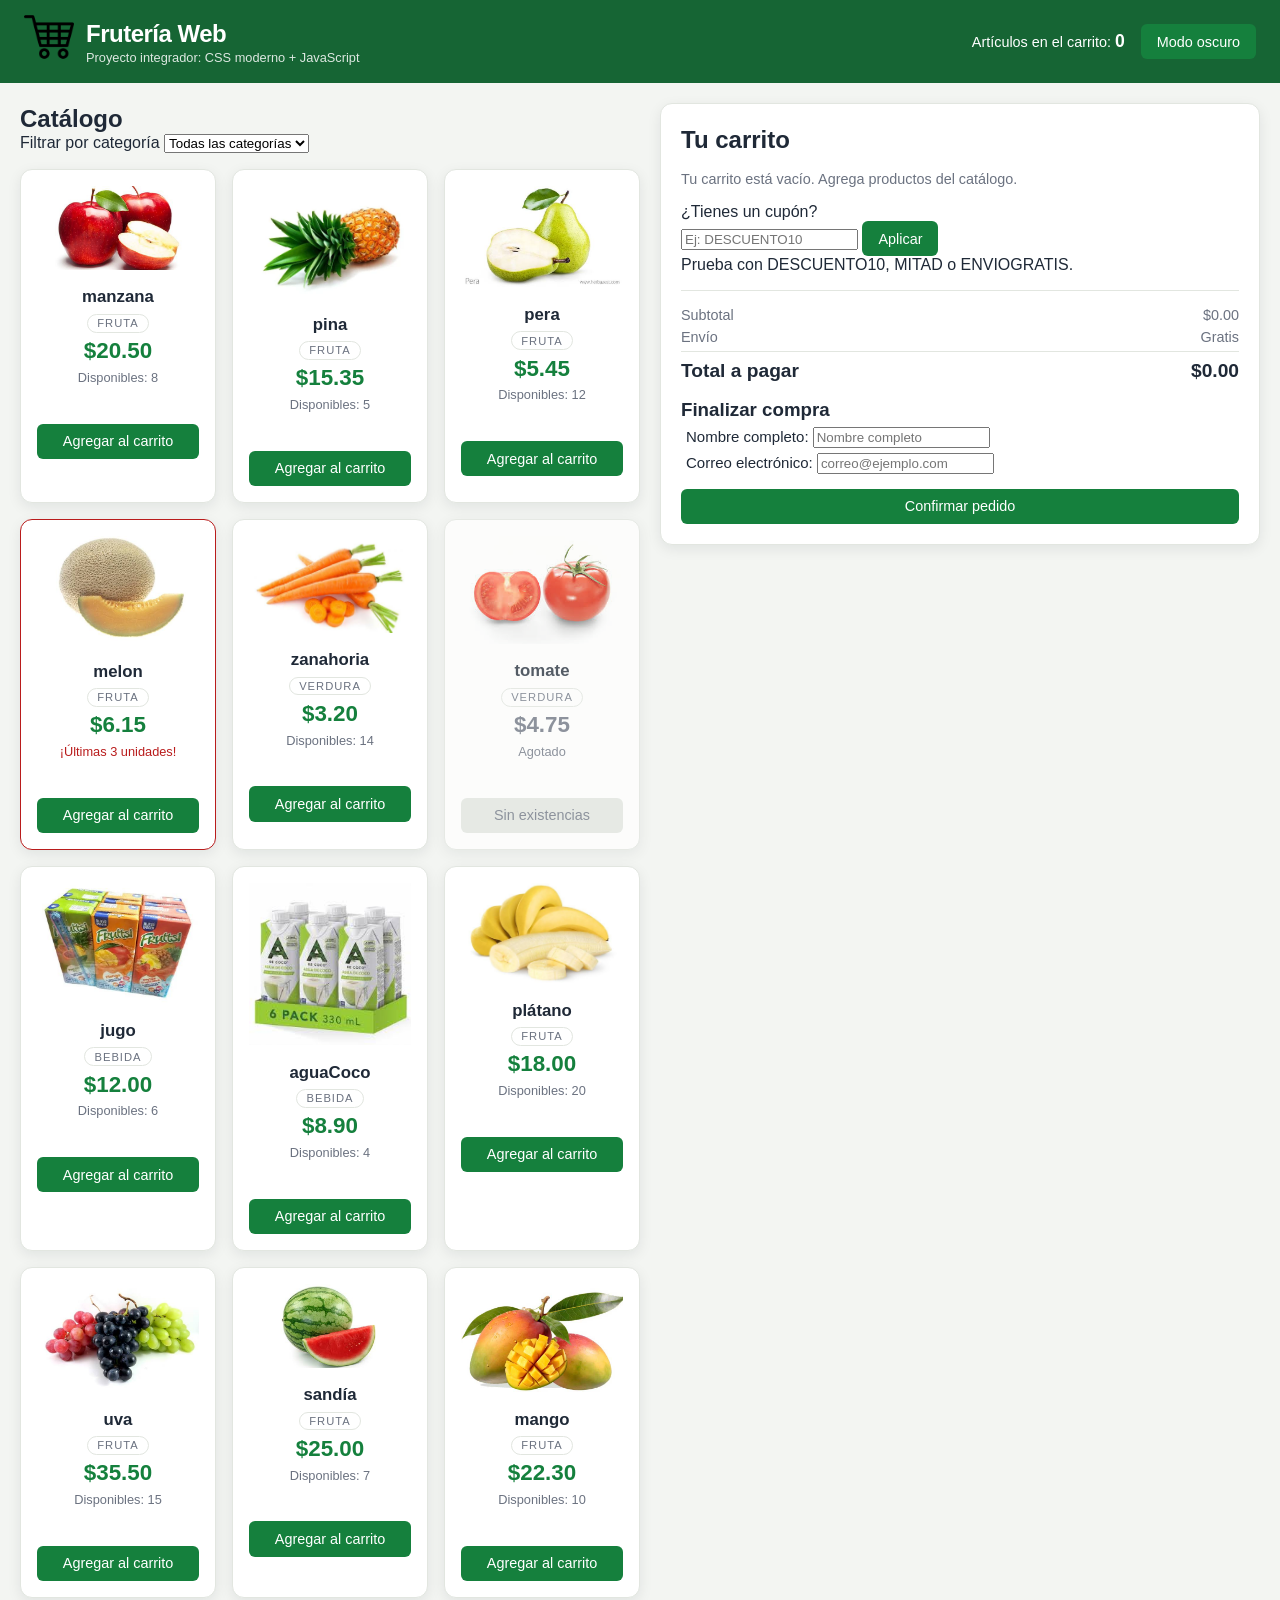
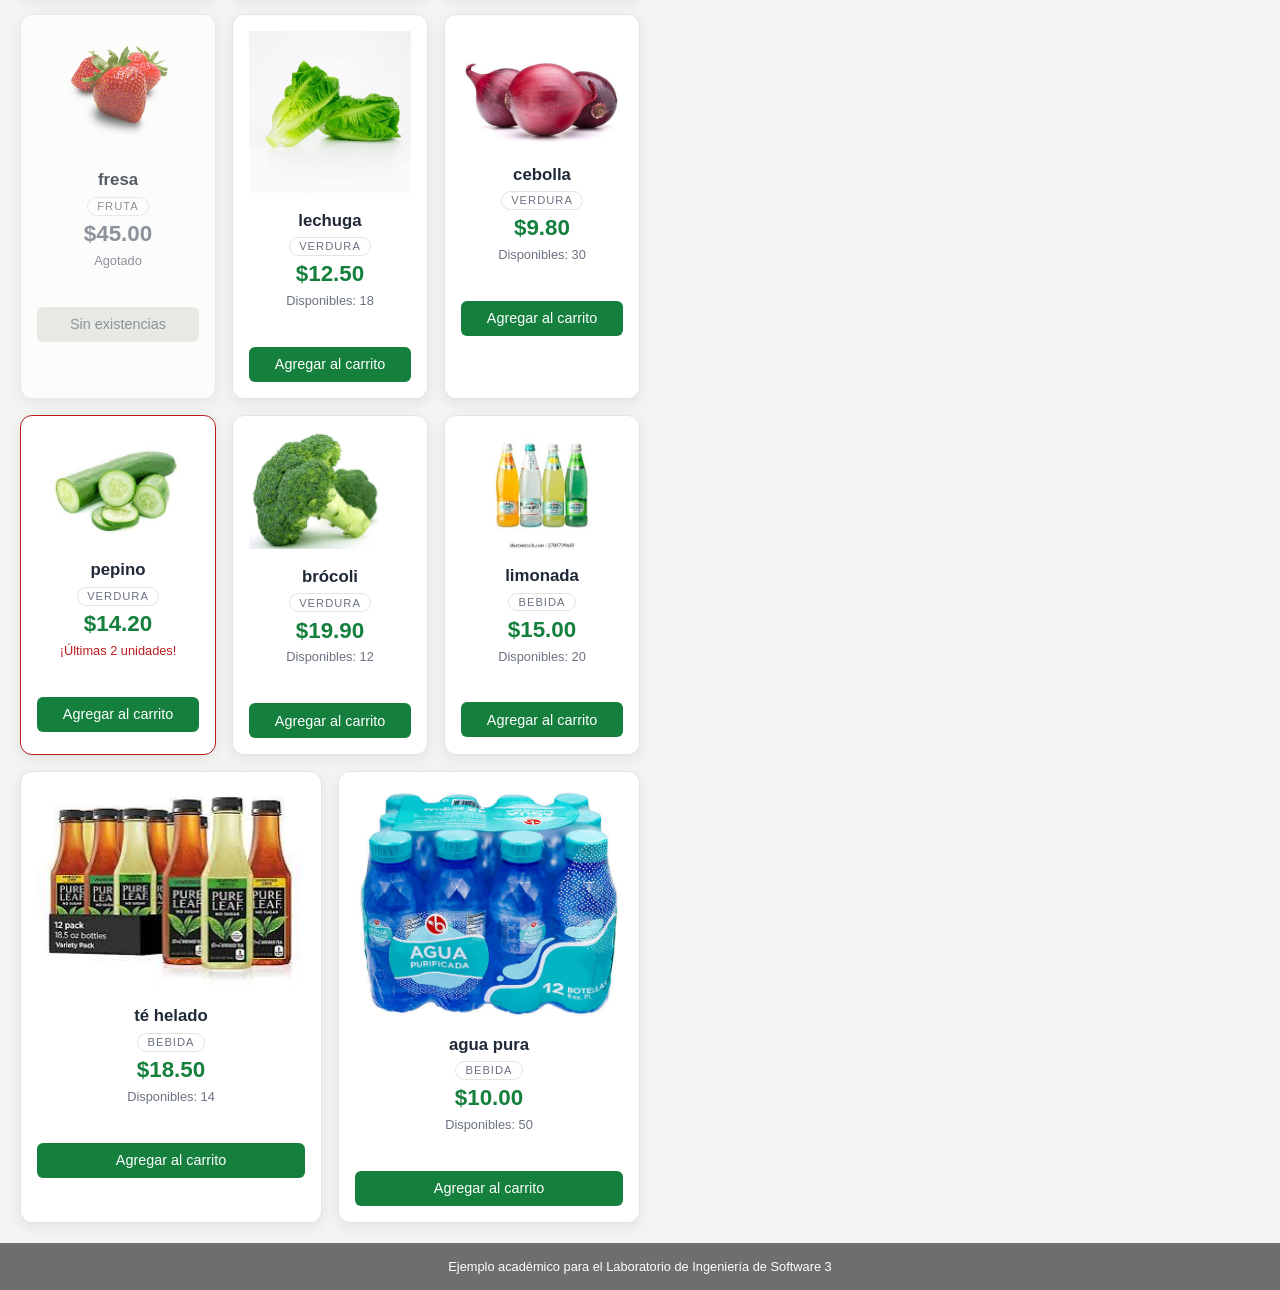
==== mini-project/index.html @ 47b664d2 "html, CSS, JS V3" ====
<!DOCTYPE html>
<html lang="es">
<head>
    <meta charset="UTF-8">
    <meta name="viewport" content="width=device-width, initial-scale=1.0">
    <title>Tienda de productos | Proyecto integrador</title>

    <!-- Hoja de estilos externa -->
    <link rel="stylesheet" href="style.css">

    <script src="script.js" defer></script>
</head>

<body>

    <!-- ==================================================================
         CABECERA
         ================================================================== -->
    <header class="cabecera">
        <div class="zona-marca">
            <span class="logo">
                <img src="images/carrito.png" alt="Logo de la frutería" width="50" height="50">
            </span>
            <div>
                <h1>Frutería Web</h1>
                <p class="subtitulo">Proyecto integrador: CSS moderno + JavaScript</p>
            </div>
        </div>

        <div class="zona-acciones">
            <p class="contador-cabecera">
                Artículos en el carrito: <span id="contador-carrito">0</span>
            </p>
            <button id="btn-tema" class="boton boton-secundario">Modo oscuro</button>
        </div>
    </header>

    <!-- Aviso de conexión: JavaScript lo muestra con los eventos online/offline -->
    <p id="aviso-conexion" class="aviso-conexion oculto">
        Sin conexión a internet. Puedes seguir navegando, pero no podrás confirmar el pedido.
    </p>

    <!-- ==================================================================
         CONTENIDO PRINCIPAL: catálogo (izquierda) + carrito (derecha)
         ================================================================== -->
    <main class="contenedor-principal">

        <!-- ---------- COLUMNA IZQUIERDA: CATÁLOGO ---------- -->
        <section class="columna-catalogo">

            <div class="barra-filtros">
                <h2>Catálogo</h2>

                <div class="grupo-filtro">
                    <label for="filtro-categoria">Filtrar por categoría</label>
                    <select id="filtro-categoria">
                        <option value="todos">Todas las categorías</option>
                        <option value="fruta">Frutas</option>
                        <option value="verdura">Verduras</option>
                        <option value="bebida">Bebidas</option>
                    </select>
                </div>
            </div>

            <!-- Este contenedor llega VACÍO desde el HTML.
                 JavaScript crea y agrega aquí cada tarjeta de producto. -->
            <div id="lista-productos" class="grid-productos"></div>
        </section>

        <!-- ---------- COLUMNA DERECHA: CARRITO ---------- -->
        <aside class="panel-carrito">
            <h2>Tu carrito</h2>

            <!-- Las líneas del carrito también se generan desde JavaScript -->
            <div id="items-carrito" class="lista-carrito"></div>

            <!-- Zona de cupones -->
            <div class="zona-descuento">
                <label for="input-descuento">¿Tienes un cupón?</label>
                <div class="fila-descuento">
                    <input type="text" id="input-descuento" placeholder="Ej: DESCUENTO10">
                    <button id="btn-aplicar-descuento" class="boton">Aplicar</button>
                </div>
                <p class="ayuda">Prueba con DESCUENTO10, MITAD o ENVIOGRATIS.</p>
            </div>

            <!-- Resumen de la compra -->
            <div class="resumen">
                <p class="linea-resumen">
                    <span>Subtotal</span>
                    <span id="texto-subtotal">$0</span>
                </p>
                <p class="linea-resumen oculto" id="linea-descuento">
                    <span>Descuento</span>
                    <span id="texto-descuento">$0</span>
                </p>
                <p class="linea-resumen">
                    <span>Envío</span>
                    <span id="texto-envio">$0</span>
                </p>
                <p class="linea-resumen linea-total">
                    <span>Total a pagar</span>
                    <span id="texto-total">$0</span>
                </p>
            </div>

            <!-- Formulario de compra: al enviarlo evitamos la recarga con preventDefault() -->
            <form id="form-compra" class="form-compra">
                <h3>Finalizar compra</h3>
                <label for="input-nombre" style="font-size: 15px; display: block; margin: 5px;">Nombre completo:
                    <input type="text" id="input-nombre" placeholder="Nombre completo" required>
                </label>

                <label for="input-correo" style="font-size: 15px; display: block; margin: 5px;">Correo electrónico:
                    <input type="email" id="input-correo" placeholder="correo@ejemplo.com" required>
                </label>
                <button type="submit" class="boton boton-bloque">Confirmar pedido</button>
            </form>

            <!-- Mensajes del sistema (éxito / error / información) -->
            <p id="mensaje-sistema" class="mensaje oculto"></p>

            <!-- Comprobante del pedido: se llena desde JavaScript -->
            <div id="panel-boleta" class="boleta oculto"></div>
        </aside>

    </main>

    <footer class="pie">
        <p>Ejemplo académico para el Laboratorio de Ingeniería de Software 3</p>
    </footer>

</body>
</html>
---- mini-project/style.css ----
/* =========================================================================
   TIENDA DE PRODUCTOS - VERSIÓN 1
   Solo se usan herramientas de la guía: variables CSS, calc(),
   unidades de viewport y Flexbox.
   ========================================================================= */


/* 1. TOKENS DE DISEÑO (ámbito global) --------------------------------------
   :root equivale a la etiqueta <html>: todo el documento hereda estos valores. */
:root {
    --color-primario: #15803d;
    --color-texto-boton: #ffffff;
    --color-cabecera: #166534;
    --color-texto: #1f2937;
    --color-texto-suave: #6b7280;
    --color-fondo: #f3f5f2;
    --color-superficie: #ffffff;
    --color-borde: #e2e6e0;

    --color-exito: #15803d;
    --fondo-exito: #dcfce7;
    --color-error: #b91c1c;
    --fondo-error: #fee2e2;

    /* Escala de espaciado: todo el diseño se calcula a partir de este número */
    --espaciado-base: 16px;
    --radio: 12px;
    --sombra: 0 4px 14px rgba(15, 23, 42, 0.08);
}


/* -------------------------------------------------------------------------
   2. REASIGNACIÓN LOCAL DE VARIABLES: EL TEMA OSCURO
   JavaScript solo agrega la clase "tema-oscuro" al <body>. No cambia ni un
   color a mano: al redefinir los tokens aquí, TODOS los elementos que usan
   var() se repintan automáticamente.
   ------------------------------------------------------------------------- */
.tema-oscuro {
    --color-primario: #4ade80;
    --color-texto-boton: #052e16; /* sobre verde claro el texto debe ser oscuro */
    --color-cabecera: #0b2f1f;
    --color-texto: #e5e7eb;
    --color-texto-suave: #9ca3af;
    --color-fondo: #0f172a;
    --color-superficie: #1e293b;
    --color-borde: #334155;

    --color-exito: #4ade80;
    --fondo-exito: #14532d;
    --color-error: #fca5a5;
    --fondo-error: #4c1d1d;
    --color-info: #93c5fd;
    --fondo-info: #1e3a8a;

    --sombra: 0 4px 14px rgba(0, 0, 0, 0.45);
}




/* =========================================================================
   NUEVO EN LA VERSIÓN 2: EL PANEL DEL CARRITO
   ========================================================================= */

/* La cabecera ahora tiene dos zonas, así que se reparten el ancho */
.cabecera {
    flex-wrap: wrap;
    justify-content: space-between;
}

.zona-acciones {
    display: flex;
    align-items: center;
    gap: var(--espaciado-base);
}

.contador-cabecera { font-size: calc(var(--espaciado-base) * 0.9); }

#contador-carrito {
    font-weight: bold;
    font-size: calc(var(--espaciado-base) * 1.1);
}

/* Ahora hay dos columnas: catálogo (crece 3) y carrito (crece 1).
   Con flex-wrap, en pantallas angostas el carrito baja solo. */
.contenedor-principal { align-items: flex-start; }

.columna-catalogo { flex: 3 1 340px; }

.panel-carrito {
    flex: 1 1 300px;
    background-color: var(--color-superficie);
    border: 1px solid var(--color-borde);
    border-radius: var(--radio);
    box-shadow: var(--sombra);
    padding: calc(var(--espaciado-base) * 1.25);

    display: flex;
    flex-direction: column;
    gap: var(--espaciado-base);
}

.lista-carrito {
    display: flex;
    flex-direction: column;
    gap: calc(var(--espaciado-base) * 0.5);

    /* svh divide la altura de la pantalla "pequeña" (con la barra del
       navegador visible), así la lista nunca empuja al resto del panel */
    max-height: calc(100svh / 3);
    overflow-y: auto;
}

.linea-carrito {
    display: flex;
    align-items: center;
    justify-content: space-between;
    gap: calc(var(--espaciado-base) * 0.5);
    border-bottom: 1px solid var(--color-borde);
    padding-bottom: calc(var(--espaciado-base) * 0.5);
}

.nombre-linea {
    font-size: calc(var(--espaciado-base) * 0.95);
    font-weight: bold;
}

.detalle-linea {
    font-size: calc(var(--espaciado-base) * 0.8);
    color: var(--color-texto-suave);
}

.controles-linea {
    display: flex;
    align-items: center;
    gap: calc(var(--espaciado-base) * 0.25);
}

/* Botones pequeños de + / − / ✕ */
.boton-mini {
    font-family: inherit;
    font-size: calc(var(--espaciado-base) * 0.85);
    width: calc(var(--espaciado-base) * 1.75);
    height: calc(var(--espaciado-base) * 1.75);
    background-color: var(--color-fondo);
    color: var(--color-texto);
    border: 1px solid var(--color-borde);
    border-radius: calc(var(--radio) / 2);
    cursor: pointer;
}

.boton-quitar { color: var(--color-error); }

.carrito-vacio {
    color: var(--color-texto-suave);
    font-size: calc(var(--espaciado-base) * 0.9);
}

.mini-dato {
    font-size: calc(var(--espaciado-base) * 0.75);
    color: var(--color-primario);
    min-height: calc(var(--espaciado-base) * 1.1);
}

.resumen {
    display: flex;
    flex-direction: column;
    gap: calc(var(--espaciado-base) * 0.35);
    border-top: 1px solid var(--color-borde);
    padding-top: var(--espaciado-base);
}

.linea-resumen {
    display: flex;
    justify-content: space-between;
    font-size: calc(var(--espaciado-base) * 0.9);
    color: var(--color-texto-suave);
}

.linea-total {
    font-size: calc(var(--espaciado-base) * 1.2);
    font-weight: bold;
    color: var(--color-texto);
    border-top: 1px solid var(--color-borde);
    padding-top: calc(var(--espaciado-base) * 0.5);
}




/* 2. BASE ------------------------------------------------------------------ */
* {
    box-sizing: border-box;
}

body {
    font-family: "Segoe UI", "Helvetica Neue", Arial, sans-serif;
    color: var(--color-texto);
    background-color: var(--color-fondo);
    margin: 0;

    /* dvh: la altura se adapta cuando la barra del navegador móvil
       aparece o desaparece */
    min-height: 100dvh;
}

h1, h2, h3 { margin: 0; line-height: 1.3; }
p { margin: 0; }


/* 3. CABECERA -------------------------------------------------------------- */
.cabecera {
    background-color: var(--color-cabecera);
    color: #ffffff;
    display: flex;
    align-items: center;
    gap: var(--espaciado-base);
    padding: calc(var(--espaciado-base) * 0.75) calc(var(--espaciado-base) * 1.5);
}

.zona-marca {
    display: flex;
    align-items: center;
    gap: calc(var(--espaciado-base) * 0.75);
}

.logo { font-size: calc(var(--espaciado-base) * 2.25); }

.cabecera h1 {
    font-size: calc(var(--espaciado-base) * 1.5);
    letter-spacing: -0.5px;
}

.subtitulo {
    font-size: calc(var(--espaciado-base) * 0.8);
    opacity: 0.85;
}


/* 4. ESTRUCTURA PRINCIPAL (Flexbox) ---------------------------------------- */
.contenedor-principal {
    display: flex;
    flex-wrap: wrap;
    gap: calc(var(--espaciado-base) * 1.25);
    padding: calc(var(--espaciado-base) * 1.25);
}

.columna-catalogo {
    flex: 1 1 320px;
    display: flex;
    flex-direction: column;
    gap: var(--espaciado-base);
}


/* 5. TARJETAS DE PRODUCTO (las crea JavaScript) ---------------------------- */
.grid-productos {
    display: flex;
    flex-wrap: wrap;
    gap: var(--espaciado-base);
}

.tarjeta {
    /* crecer / encoger / ancho base: con este ancho base caben 4 tarjetas
       por fila en pantallas grandes y menos en pantallas pequeñas */
    flex: 1 1 160px;
    background-color: var(--color-superficie);
    border: 1px solid var(--color-borde);
    border-radius: var(--radio);
    box-shadow: var(--sombra);
    padding: var(--espaciado-base);
    text-align: center;

    display: flex;
    flex-direction: column;
    gap: calc(var(--espaciado-base) * 0.35);
}

/* ÁMBITO LOCAL EN ACCIÓN: al agotarse el producto, JavaScript agrega la clase
   "agotada" y aquí redefinimos --color-primario SOLO dentro de esa tarjeta.
   El precio que está adentro se apaga solo. */
.tarjeta.agotada {
    --color-primario: var(--color-texto-suave);
    opacity: 0.75;
}

.tarjeta.poco-stock {
    --color-estado: var(--color-error);
    border-color: var(--color-error);
}

.icono-producto { font-size: calc(var(--espaciado-base) * 3); }

.nombre-producto { font-size: calc(var(--espaciado-base) * 1.05); }

.etiqueta-categoria {
    align-self: center;
    font-size: calc(var(--espaciado-base) * 0.7);
    text-transform: uppercase;
    letter-spacing: 1px;
    color: var(--color-texto-suave);
    border: 1px solid var(--color-borde);
    border-radius: calc(var(--radio) * 2);
    padding: calc(var(--espaciado-base) * 0.15) calc(var(--espaciado-base) * 0.6);
}

.precio-producto {
    font-size: calc(var(--espaciado-base) * 1.4);
    font-weight: bold;
    color: var(--color-primario);
}

.estado-stock {
    font-size: calc(var(--espaciado-base) * 0.8);
    /* Fallback: si la tarjeta no definió --color-estado, se usa el color suave */
    color: var(--color-estado, var(--color-texto-suave));
}


/* 6. BOTONES --------------------------------------------------------------- */
.boton {
    font-family: inherit;
    font-size: calc(var(--espaciado-base) * 0.9);
    background-color: var(--color-primario);
    color: var(--color-texto-boton);
    border: none;
    border-radius: calc(var(--radio) / 2);
    padding: calc(var(--espaciado-base) * 0.6) var(--espaciado-base);
    cursor: pointer;
}

.boton-bloque {
    width: 100%;
    margin-top: 10px;
}

.boton:disabled {
    background-color: var(--color-borde);
    color: var(--color-texto-suave);
    cursor: not-allowed;
}


/* 7. MENSAJES DEL SISTEMA -------------------------------------------------- */
.mensaje {
    font-size: calc(var(--espaciado-base) * 0.85);
    font-weight: bold;
    color: var(--color-estado, var(--color-texto));
    background-color: var(--fondo-estado, var(--color-superficie));
    border-left: 4px solid var(--color-estado, var(--color-borde));
    border-radius: calc(var(--radio) / 3);
    padding: calc(var(--espaciado-base) * 0.6);
}

.mensaje-exito {
    --color-estado: var(--color-exito);
    --fondo-estado: var(--fondo-exito);
}

.mensaje-error {
    --color-estado: var(--color-error);
    --fondo-estado: var(--fondo-error);
}


/* 8. PIE Y CLASES DE ESTADO ------------------------------------------------ */
.pie {
    text-align: center;
    color: #ffffff;
    font-size: calc(var(--espaciado-base) * 0.8);
    padding: var(--espaciado-base);
    background-color:#6d6e6e;
}

/* Clase de estado que JavaScript agrega y quita con classList */
.oculto {
    display: none;
}
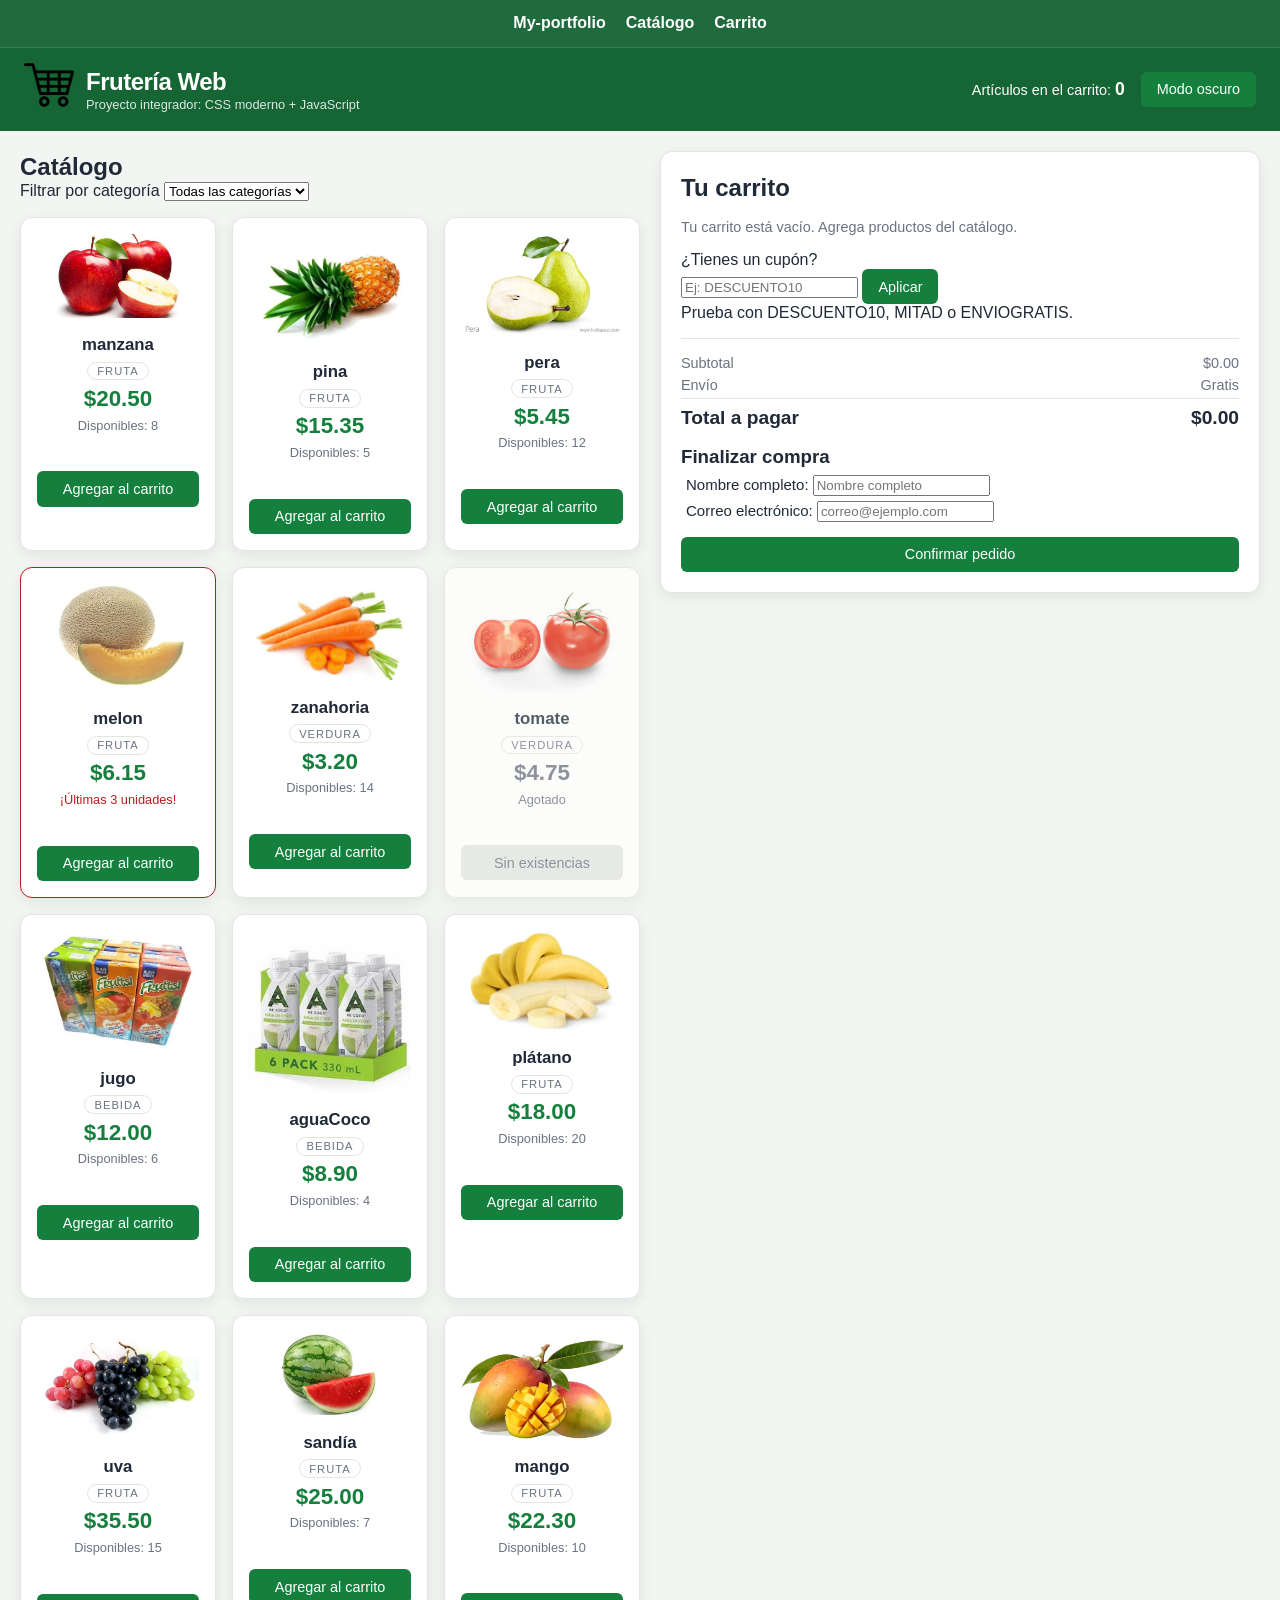
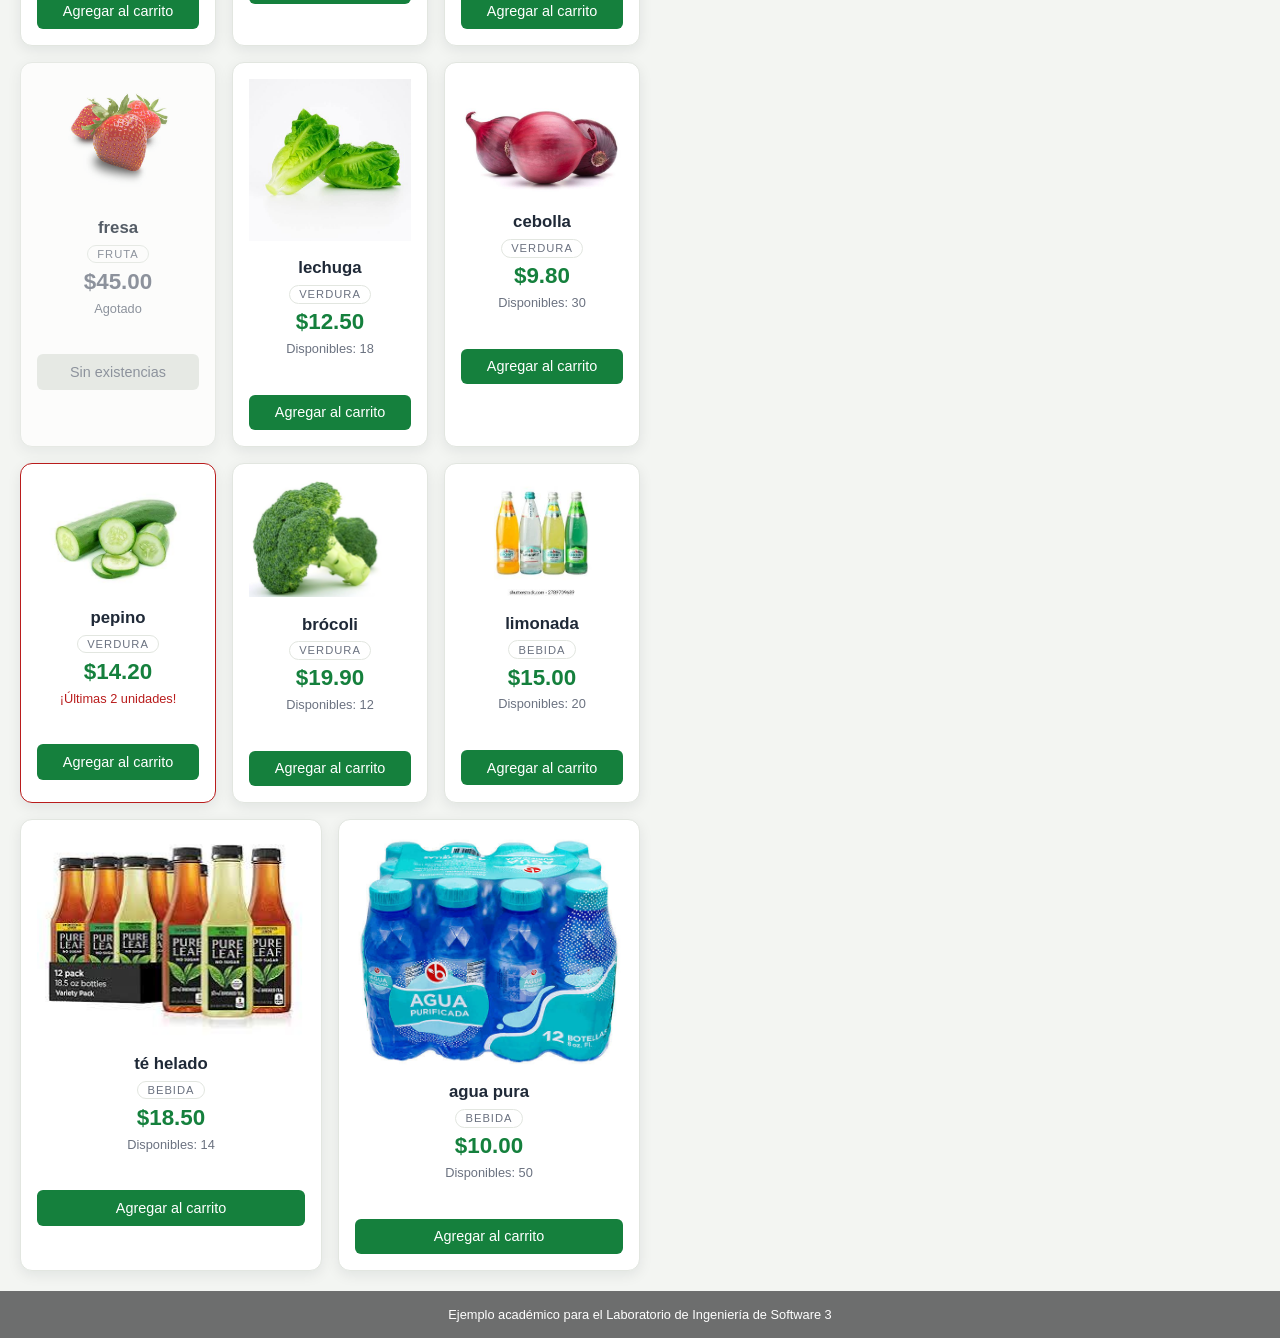
==== commit d6d62a4e: "creacion de barra de navegacion con hipervinculo bidireccional, otro para catalogo y otro para carri" ====
--- a/mini-project/index.html
+++ b/mini-project/index.html
@@ -12,6 +12,11 @@
 </head>
 
 <body>
+    <nav class="mini-nav" aria-label="Navegación del mini proyecto">
+        <a href="../index.html">My-portfolio</a>
+        <a href="#catalogo">Catálogo</a>
+        <a href="#carrito">Carrito</a>
+    </nav>
 
     <!-- ==================================================================
          CABECERA
@@ -46,7 +51,7 @@
     <main class="contenedor-principal">
 
         <!-- ---------- COLUMNA IZQUIERDA: CATÁLOGO ---------- -->
-        <section class="columna-catalogo">
+        <section class="columna-catalogo " id="catalogo">
 
             <div class="barra-filtros">
                 <h2>Catálogo</h2>
@@ -68,7 +73,7 @@
         </section>
 
         <!-- ---------- COLUMNA DERECHA: CARRITO ---------- -->
-        <aside class="panel-carrito">
+        <aside class="panel-carrito" id="carrito">
             <h2>Tu carrito</h2>
 
             <!-- Las líneas del carrito también se generan desde JavaScript -->
--- a/mini-project/style.css
+++ b/mini-project/style.css
@@ -209,6 +209,28 @@
 
 
 /* 3. CABECERA -------------------------------------------------------------- */
+.mini-nav {
+    display: flex;
+    align-items: center;
+    justify-content: center;
+    gap: 1.25rem;
+    padding: 0.9rem 1.2rem;
+    background: rgba(22, 101, 52, 0.95);
+    border-bottom: 1px solid rgba(255, 255, 255, 0.1);
+    flex-wrap: wrap;
+}
+
+.mini-nav a {
+    color: #ffffff;
+    text-decoration: none;
+    font-weight: 600;
+    transition: opacity 0.2s ease;
+}
+
+.mini-nav a:hover {
+    opacity: 0.8;
+}
+
 .cabecera {
     background-color: var(--color-cabecera);
     color: #ffffff;
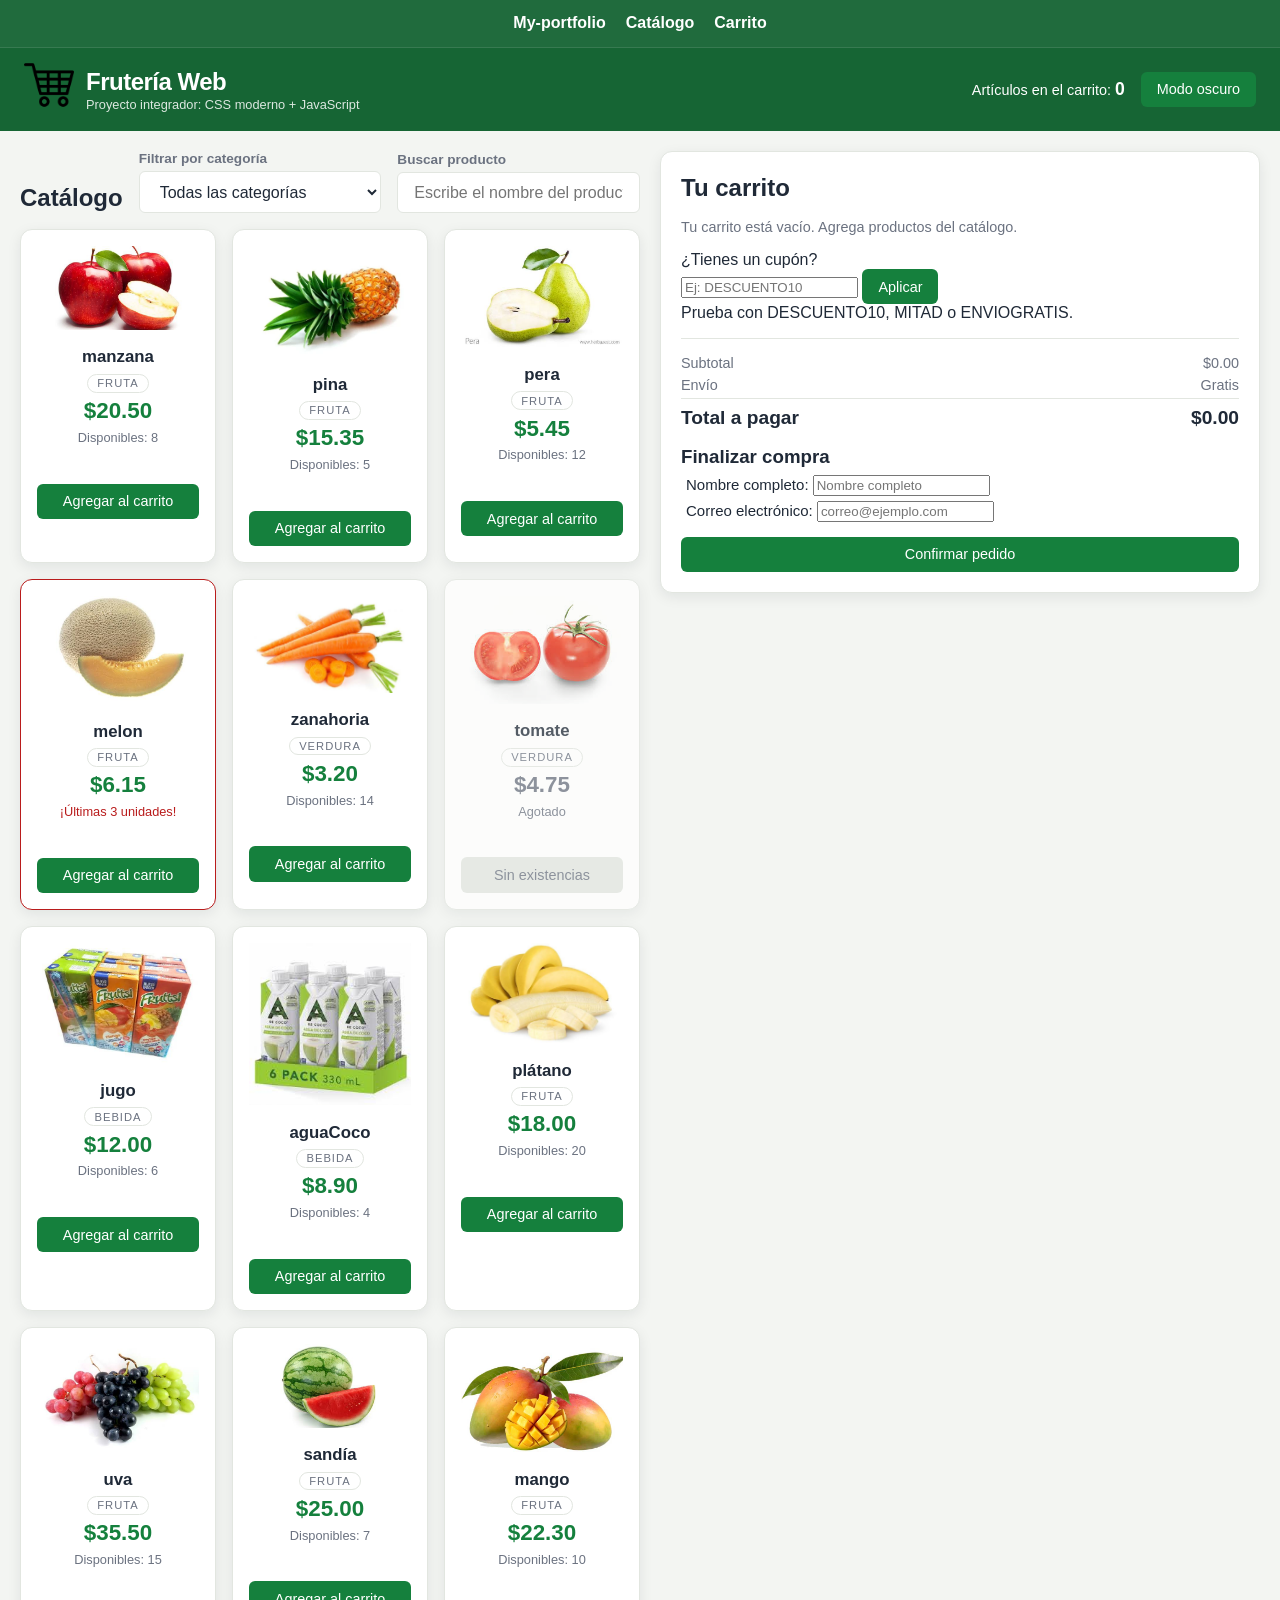
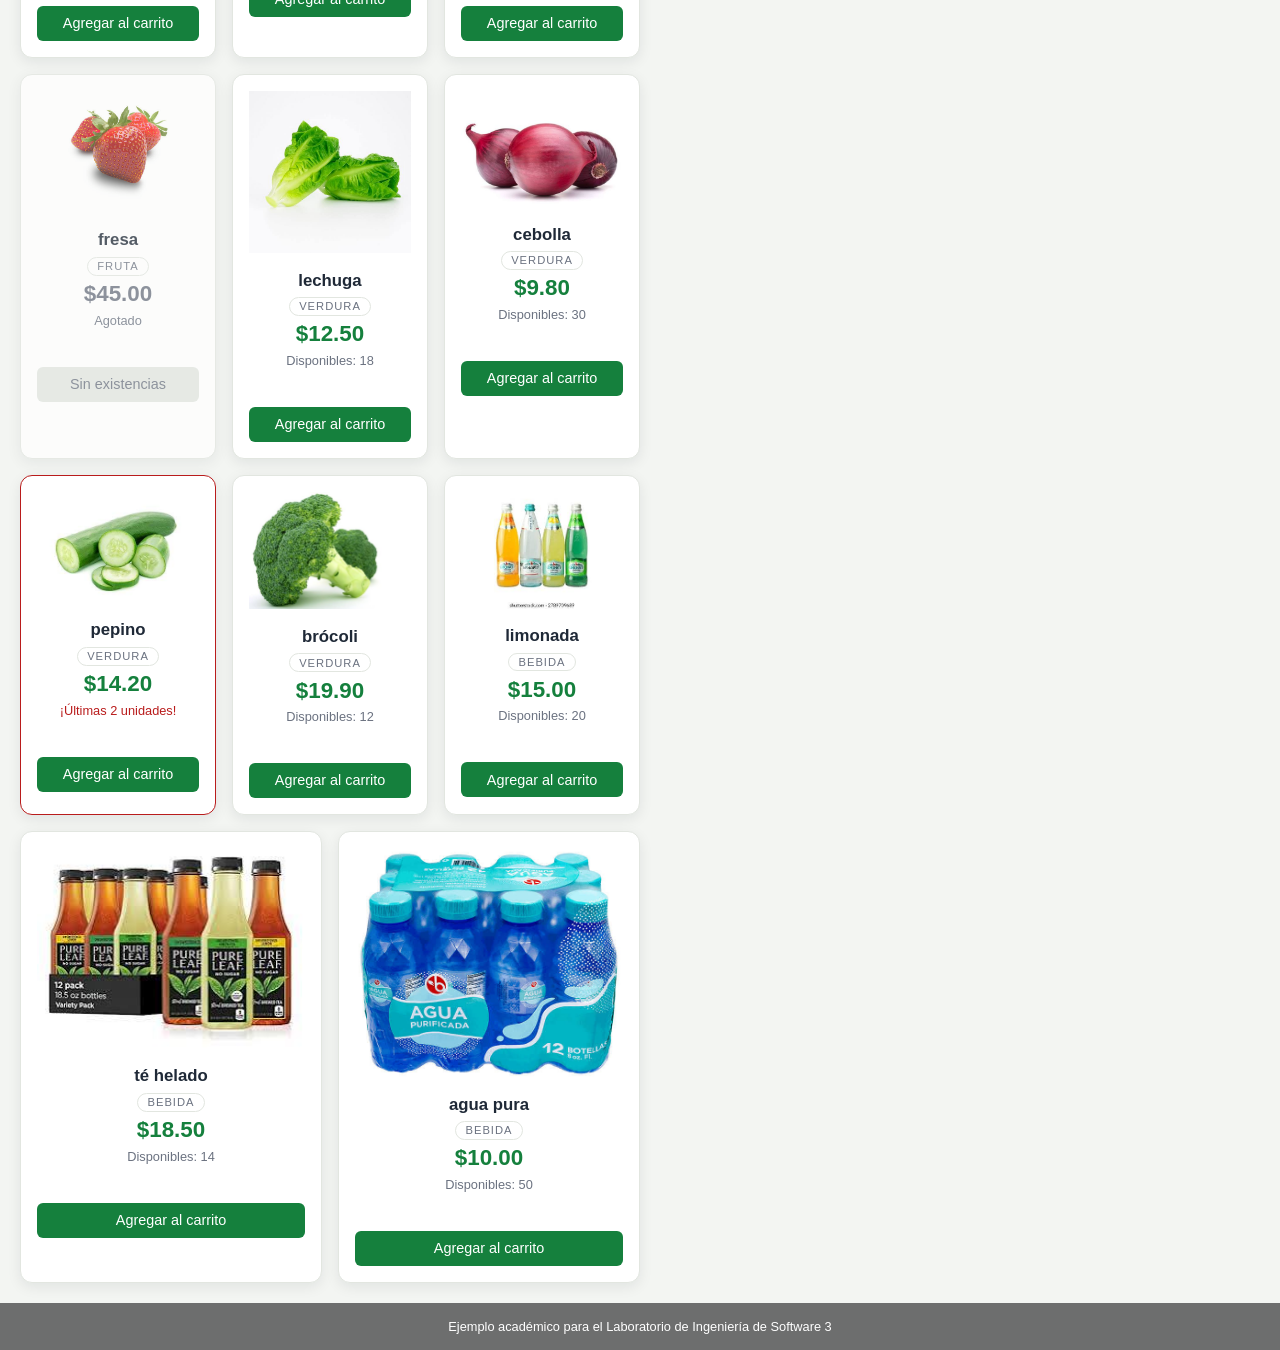
==== commit 37f498a8: "implementacion de input sobre catalogo principal con ajuste de filtro en coincideFiltro, creacion de" ====
--- a/mini-project/index.html
+++ b/mini-project/index.html
@@ -64,6 +64,11 @@
                         <option value="verdura">Verduras</option>
                         <option value="bebida">Bebidas</option>
                     </select>
+                </div>
+
+                <div class="grupo-filtro">
+                    <label for="buscar-producto">Buscar producto</label>
+                    <input type="text" id="buscar-producto" placeholder="Escribe el nombre del producto" autocomplete="off">
                 </div>
             </div>
 
--- a/mini-project/style.css
+++ b/mini-project/style.css
@@ -87,6 +87,48 @@
 
 .columna-catalogo { flex: 3 1 340px; }
 
+.barra-filtros {
+    display: flex;
+    flex-wrap: wrap;
+    gap: var(--espaciado-base);
+    align-items: end;
+    justify-content: space-between;
+}
+
+.grupo-filtro {
+    display: flex;
+    flex: 1 1 220px;
+    flex-direction: column;
+    gap: calc(var(--espaciado-base) * 0.35);
+}
+
+.grupo-filtro label {
+    font-size: calc(var(--espaciado-base) * 0.85);
+    color: var(--color-texto-suave);
+    font-weight: 600;
+}
+
+.grupo-filtro select,
+.grupo-filtro input {
+    width: 100%;
+    font: inherit;
+    padding: calc(var(--espaciado-base) * 0.65) var(--espaciado-base);
+    border: 1px solid var(--color-borde);
+    border-radius: calc(var(--radio) / 2);
+    background-color: var(--color-superficie);
+    color: var(--color-texto);
+}
+
+.sin-resultados {
+    width: 100%;
+    padding: var(--espaciado-base);
+    border: 1px dashed var(--color-borde);
+    border-radius: var(--radio);
+    color: var(--color-texto-suave);
+    background-color: var(--color-superficie);
+    text-align: center;
+}
+
 .panel-carrito {
     flex: 1 1 300px;
     background-color: var(--color-superficie);
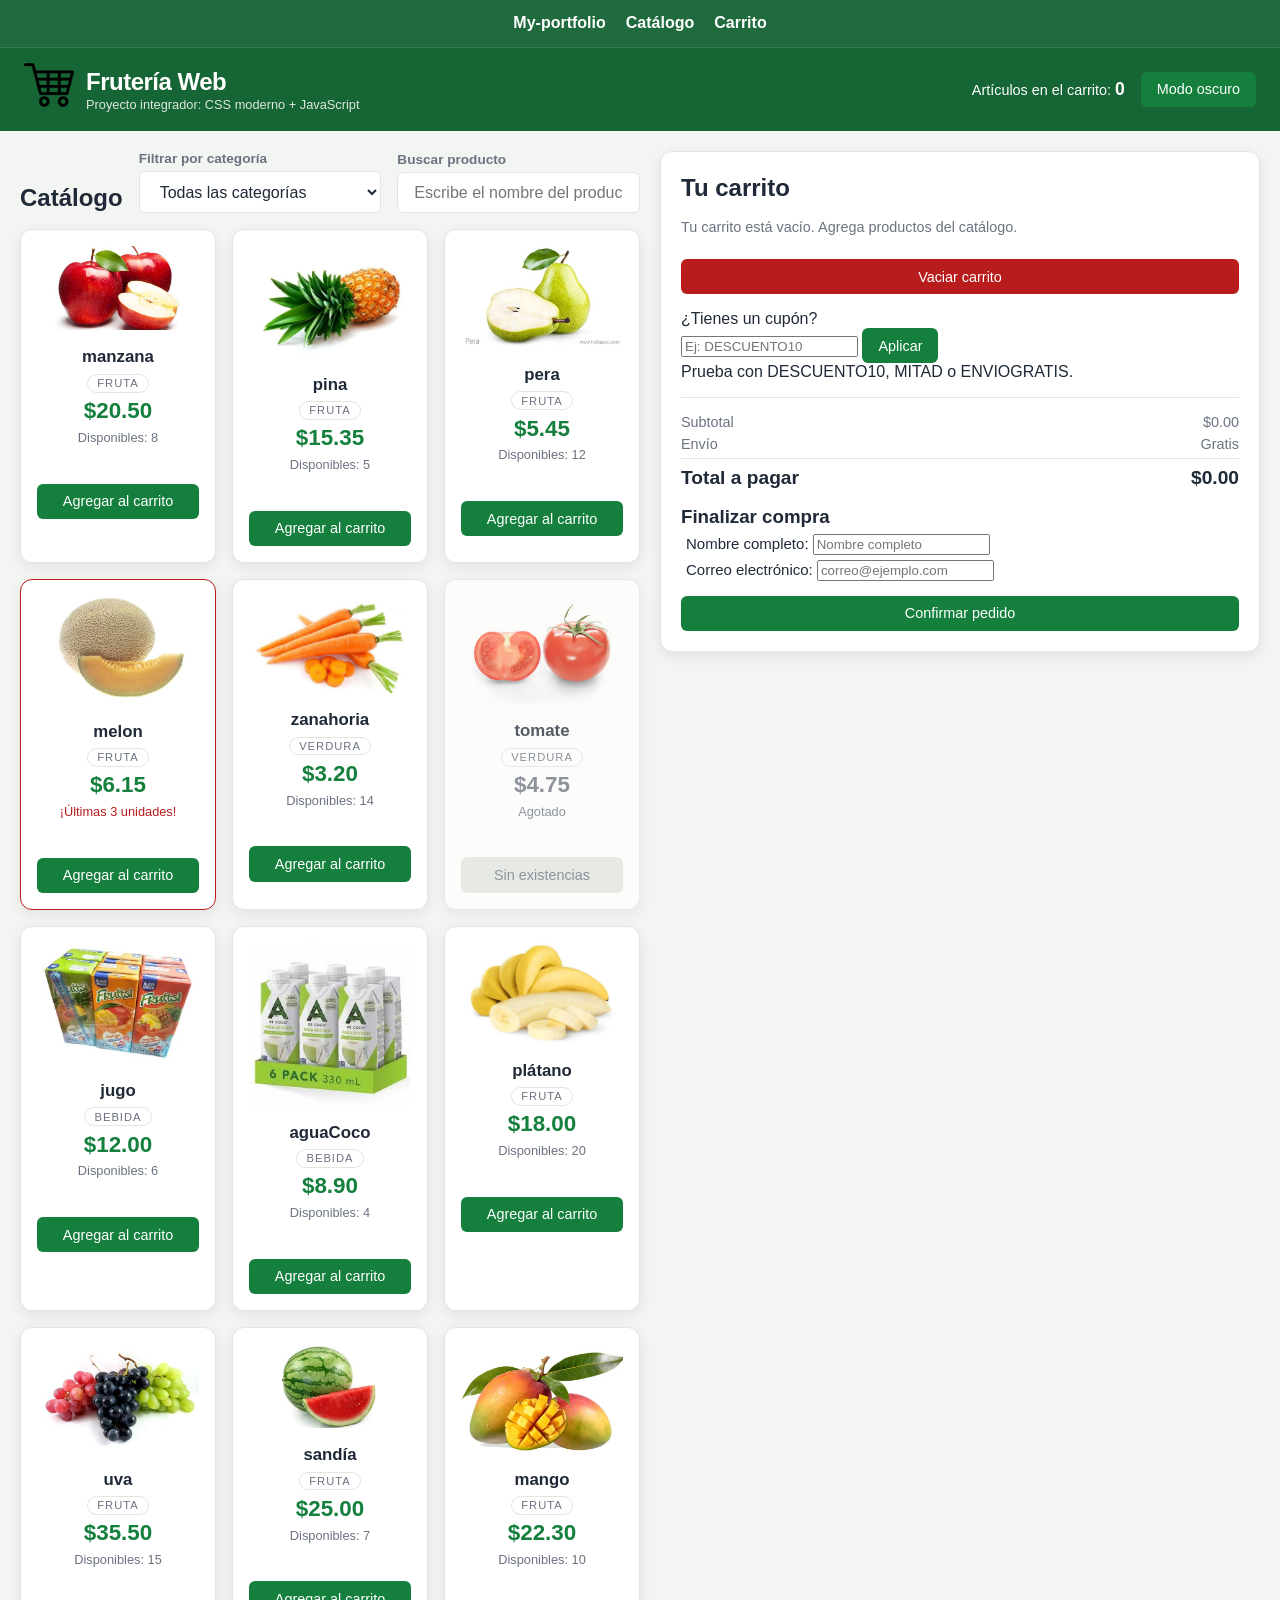
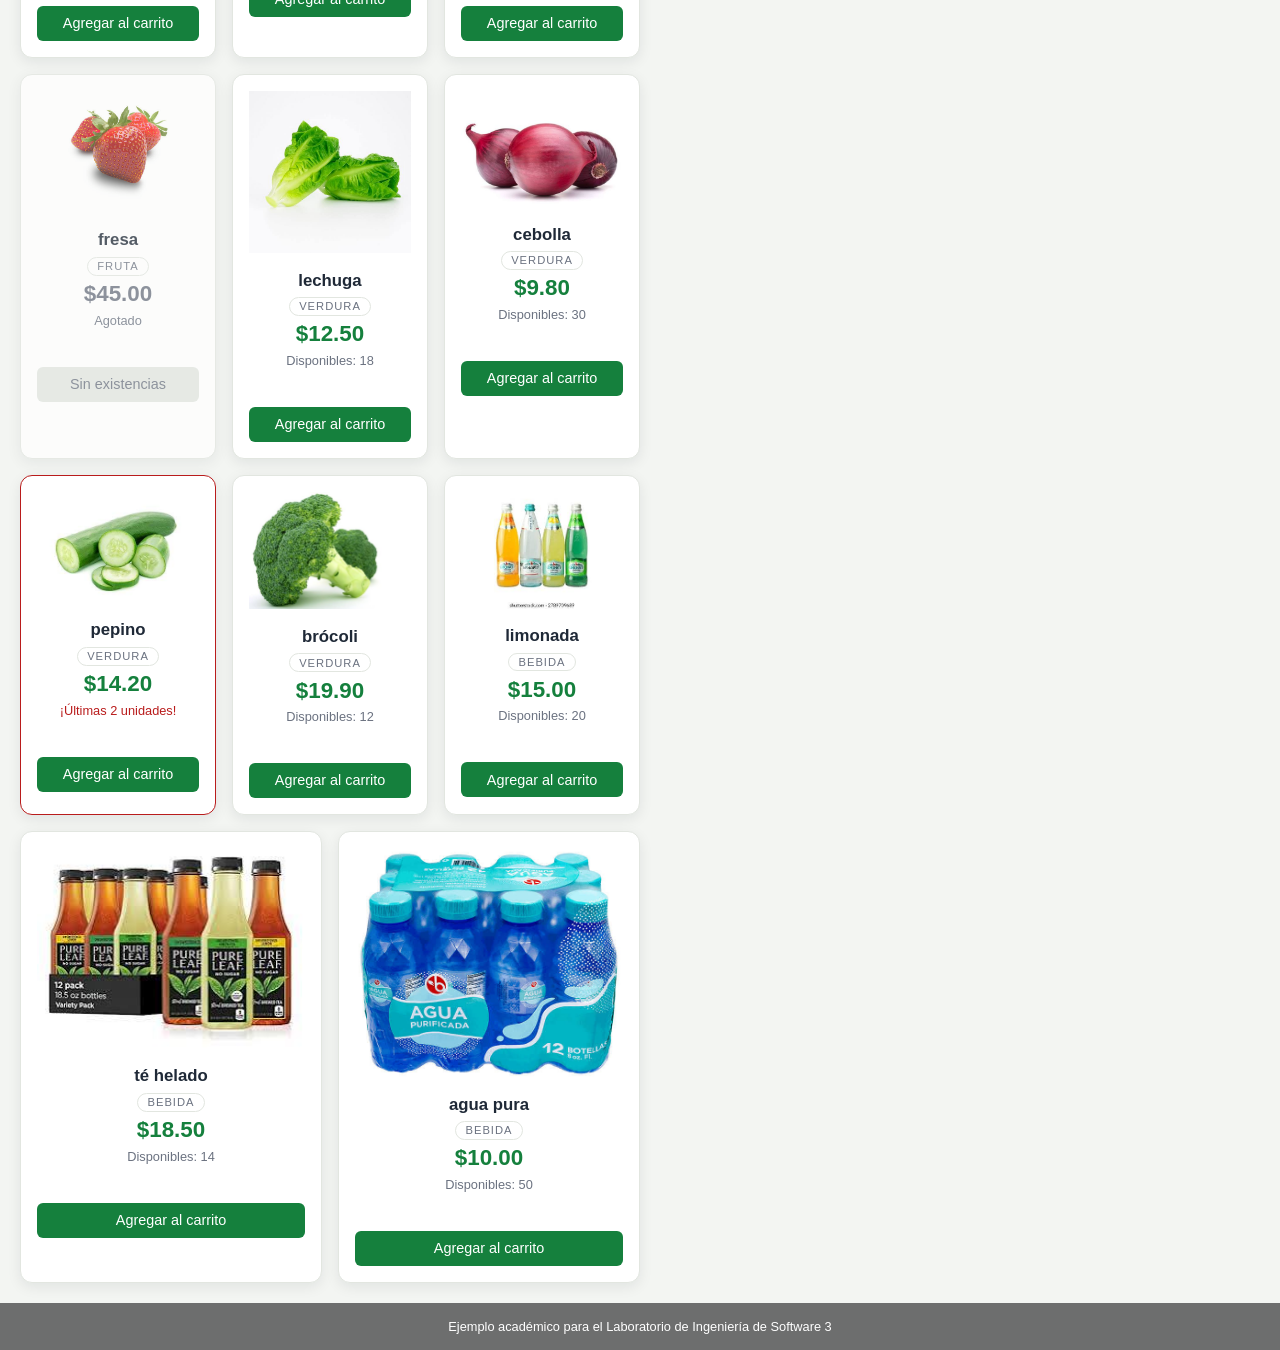
==== commit b084986e: "implementacion function vaciarCarrito(), creacion y activacion de boton para el vaciado" ====
--- a/mini-project/index.html
+++ b/mini-project/index.html
@@ -84,6 +84,10 @@
             <!-- Las líneas del carrito también se generan desde JavaScript -->
             <div id="items-carrito" class="lista-carrito"></div>
 
+            <button id="btn-vaciar-carrito" class="boton boton-secundario boton-vaciar" type="button">
+                Vaciar carrito
+            </button>
+
             <!-- Zona de cupones -->
             <div class="zona-descuento">
                 <label for="input-descuento">¿Tienes un cupón?</label>
--- a/mini-project/style.css
+++ b/mini-project/style.css
@@ -398,6 +398,13 @@
     margin-top: 10px;
 }
 
+.boton-vaciar {
+    width: 100%;
+    margin-top: 0.5rem;
+    background-color: #b91c1c;
+    color: #ffffff;
+}
+
 .boton:disabled {
     background-color: var(--color-borde);
     color: var(--color-texto-suave);
